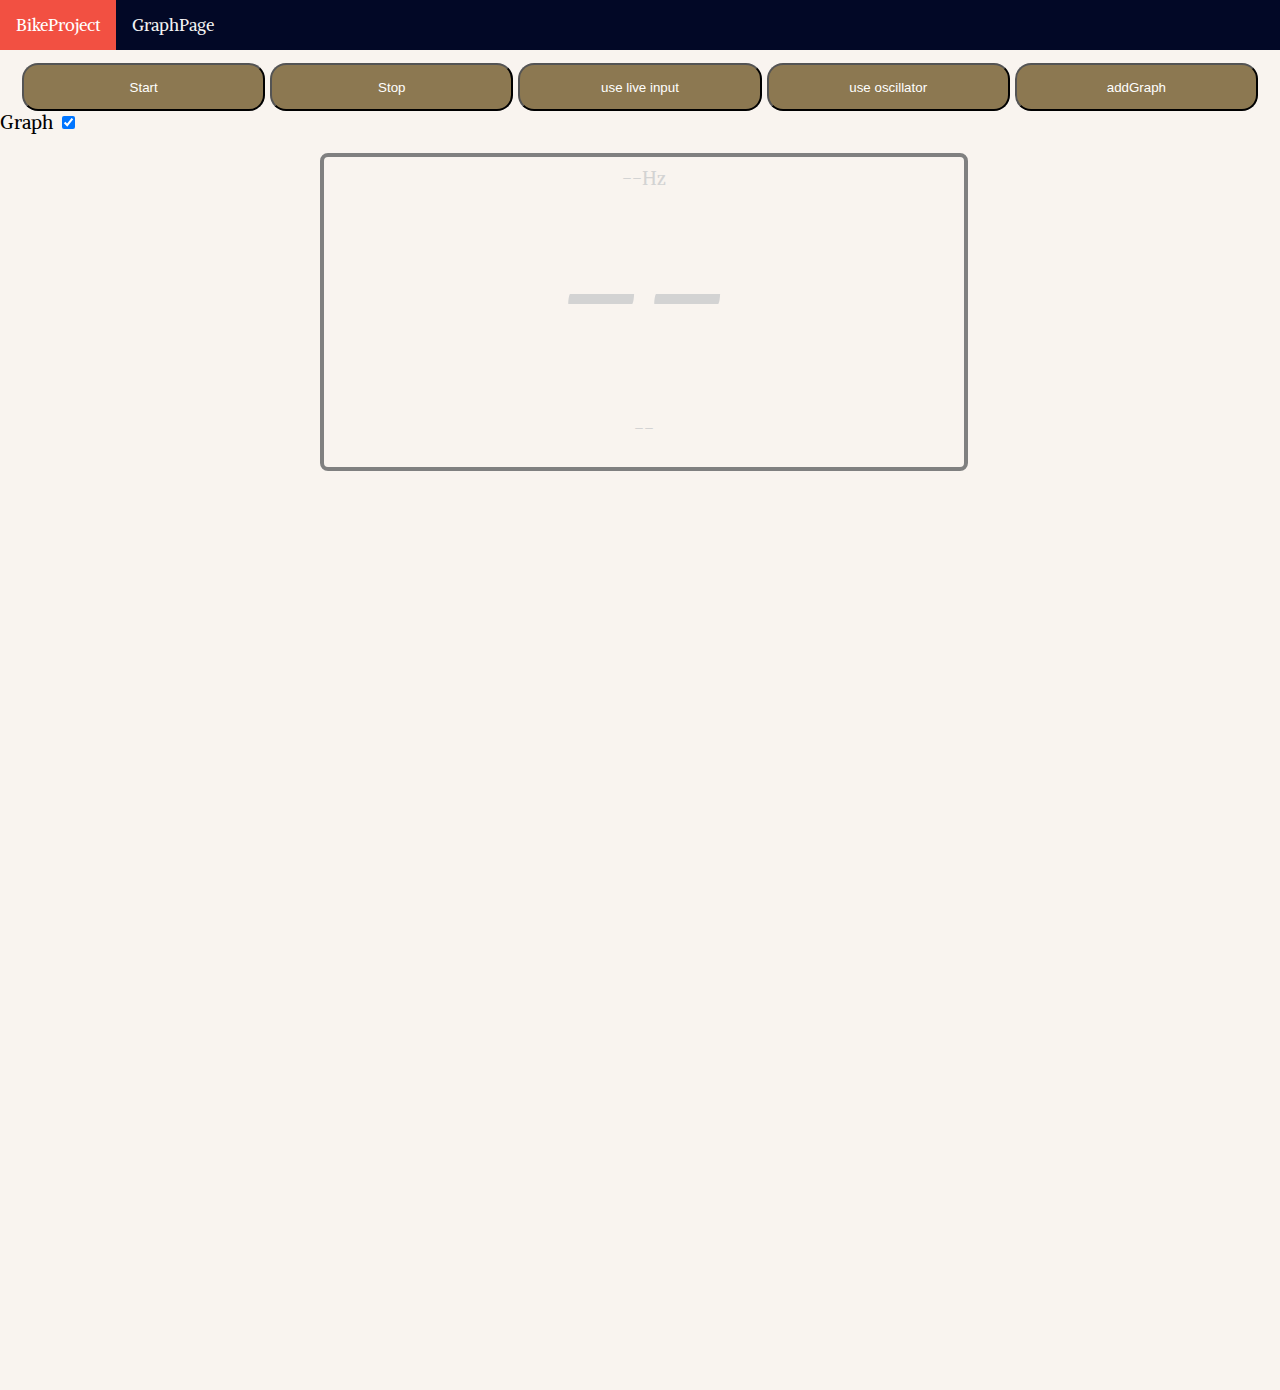
==== index.html @ 3205fb28 "Add files via upload" ====
<!doctype html>
<html>
	<head>
		<title>Pitch Detector</title>
		<!-- Fichier CSS -->
		<link rel="stylesheet" type="text/css" href="index.css"/>

		<link href='http://fonts.googleapis.com/css?family=Alike' rel='stylesheet' type='text/css'>

		<!-- Try Graph Head-->
		<script src="https://cdn.anychart.com/releases/8.11.0/js/anychart-base.min.js"></script>
		<div class="topnav">
			<a class="active" href="#home">BikeProject</a>
			<a href="#GraphPage">GraphPage</a>
		  </div>

	</head>
	<body>
		<script src="js/pitchdetect.js"></script>
		<div class="btn-group" style="width:100%">
			<button class="button" onclick="startPitchDetect();">Start</button>
			<button	class="button" onclick="this.innerText = togglePlayback()">Stop</button>
			<button class="button" onclick="toggleLiveInput()">use live input</button>
			<button class="button" onclick="toggleOscillator()">use oscillator</button>
			<button class="button" onclick="addGraph()">addGraph</button>
		</div>
		<div>
		<label for="Graphornot">Graph</label>
		<input type="checkbox" id="Graphornot" checked>
		</div>
		


		<div id="detector" class="vague">
			<div class="pitch"><span id="pitch">--</span>Hz</div>
			<div class="note"><span id="note">--</span></div>   
			<canvas id="output" width=300 height=42></canvas>
			
			<div id="detune"><span id="detune_amt">--</span><span id="flat">cents &#9837;</span><span id="sharp">cents &#9839;</span></div>
		</div>
		
		<!-- just used for debugging
		<canvas id="waveform" width="512" height="256"></canvas>
		-->

		<script type="text/javascript">

			var _gaq = _gaq || [];
			_gaq.push(['_setAccount', 'UA-35593052-1']);
			_gaq.push(['_trackPageview']);

			(function() {
				var ga = document.createElement('script'); ga.type = 'text/javascript'; ga.async = true;
				ga.src = ('https:' == document.location.protocol ? 'https://ssl' : 'http://www') + '.google-analytics.com/ga.js';
				var s = document.getElementsByTagName('script')[0]; s.parentNode.insertBefore(ga, s);
			})();
			
		</script>
		<div id="Graph">
		</div>
	</body>
</html>
---- index.css ----
body { font: 14pt 'Alike', sans-serif; background-color: #f9f4ef;}
#note { font-size: 164px; }
.droptarget { background-color: #348781}
div.confident { color: black; }
div.vague { color: lightgrey; }
#note { display: inline-block; height:180px; text-align: left;}

#detector { width: 50%; height: 300px; border: 4px solid gray; border-radius: 8px; text-align: center; padding-top: 10px; margin-top: 1em; margin-left: 25%}
#output { width: 300px; height: 42px; }
#flat { display: none; }
#sharp { display: none; }
.flat #flat { display: inline; }
.sharp #sharp { display: inline; }

html, body{ 
    width: 100%; height: 100%; margin: 0; padding: 0; 
  } 

#Graph { 
    /* Grid 2 by 2 align and centered*/
    margin-top: 1em;
    display: grid;
    grid-template-columns: 1fr 1fr;
    grid-template-rows: 1fr;
    justify-items: center;
    align-items: center;
    width: 100%;
    height: 100%;
    background-color: #f9f4ef;
    /* Auto fit the grid to the screen */
    grid-auto-flow: row;
    grid-auto-rows: minmax(100px, auto);
    grid-auto-columns: minmax(100px, auto);
 } 

.btn-group{
    text-align: center;
    margin: 0 auto;
    display: block;

}

.button {
    width: 19%;
    margin-top: 1em;
    height : 3rem;
    padding: 0 2rem;
    border-radius : 1rem;
    background: #8c7851;
    background-size: 400%;
    background-position: 90% 0;
    color: #fffffe;
    transition : background 0.8s
    
}

.button:hover{
    border: 3px solid #c1a66f;
    transition: 0.7s;
}

/* Add a black background color to the top navigation */
.topnav {
    background-color: #020826;
    overflow: hidden;
  }
  
/* Style the links inside the navigation bar */
.topnav a {
    float: left;
    color: #f2f2f2;
    text-align: center;
    padding: 14px 16px;
    text-decoration: none;
    font-size: 17px;
  }
  
  /* Change the color of links on hover */
.topnav a:hover {
    background-color: #eaddcf;

    color: black;
  }
  
  /* Add a color to the active/current link */
.topnav a.active {
    background-color: #f25042;
    color: white;
  }
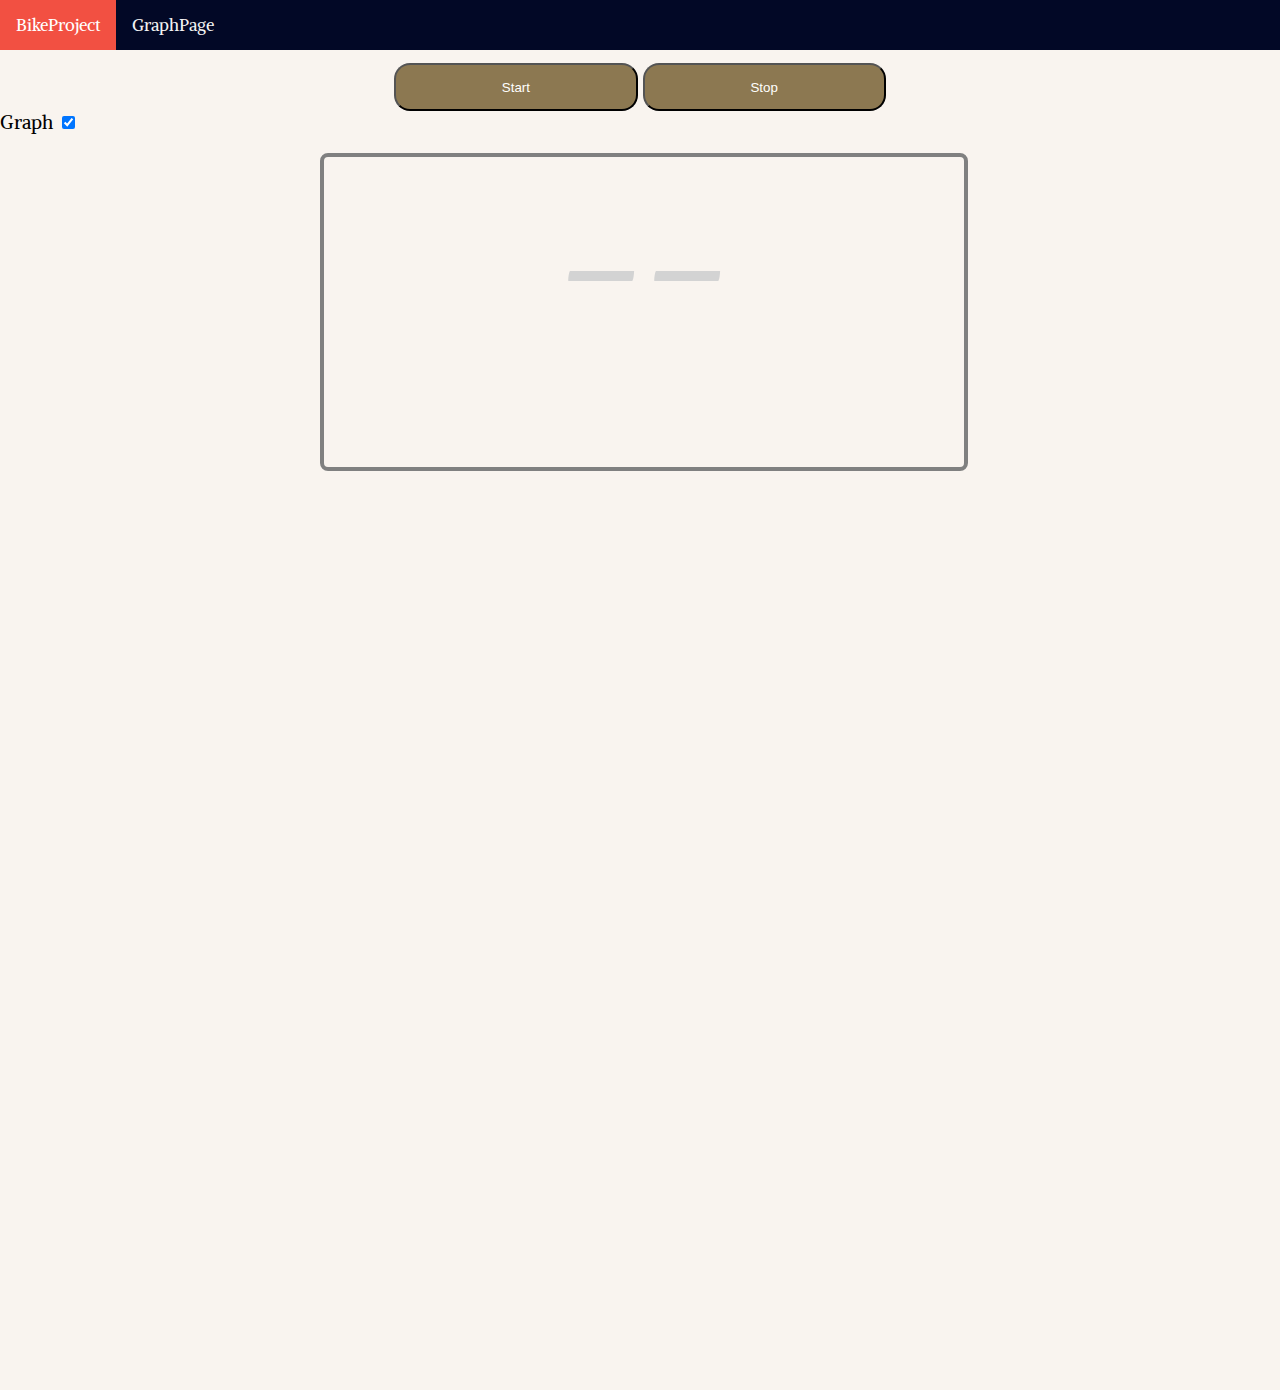
==== commit 8953f39b: "V2" ====
--- a/index.html
+++ b/index.html
@@ -8,21 +8,18 @@
 		<link href='http://fonts.googleapis.com/css?family=Alike' rel='stylesheet' type='text/css'>
 
 		<!-- Try Graph Head-->
-		<script src="https://cdn.anychart.com/releases/8.11.0/js/anychart-base.min.js"></script>
+		<script src="./js/anychart-base.min.js"></script>
 		<div class="topnav">
-			<a class="active" href="#home">BikeProject</a>
-			<a href="#GraphPage">GraphPage</a>
-		  </div>
-
+			<a class="active" href="#index">BikeProject</a>
+			<a href="GraphPage.html">GraphPage</a>
+		</div>
+		<meta charset="utf-8">
 	</head>
 	<body>
 		<script src="js/pitchdetect.js"></script>
 		<div class="btn-group" style="width:100%">
 			<button class="button" onclick="startPitchDetect();">Start</button>
 			<button	class="button" onclick="this.innerText = togglePlayback()">Stop</button>
-			<button class="button" onclick="toggleLiveInput()">use live input</button>
-			<button class="button" onclick="toggleOscillator()">use oscillator</button>
-			<button class="button" onclick="addGraph()">addGraph</button>
 		</div>
 		<div>
 		<label for="Graphornot">Graph</label>
@@ -32,18 +29,15 @@
 
 
 		<div id="detector" class="vague">
-			<div class="pitch"><span id="pitch">--</span>Hz</div>
 			<div class="note"><span id="note">--</span></div>   
 			<canvas id="output" width=300 height=42></canvas>
-			
-			<div id="detune"><span id="detune_amt">--</span><span id="flat">cents &#9837;</span><span id="sharp">cents &#9839;</span></div>
 		</div>
 		
 		<!-- just used for debugging
 		<canvas id="waveform" width="512" height="256"></canvas>
 		-->
 
-		<script type="text/javascript">
+		<!--<script type="text/javascript">
 
 			var _gaq = _gaq || [];
 			_gaq.push(['_setAccount', 'UA-35593052-1']);
@@ -55,8 +49,7 @@
 				var s = document.getElementsByTagName('script')[0]; s.parentNode.insertBefore(ga, s);
 			})();
 			
-		</script>
-		<div id="Graph">
-		</div>
+		</script>-->
+		<div id="Graph"></div>
 	</body>
 </html>
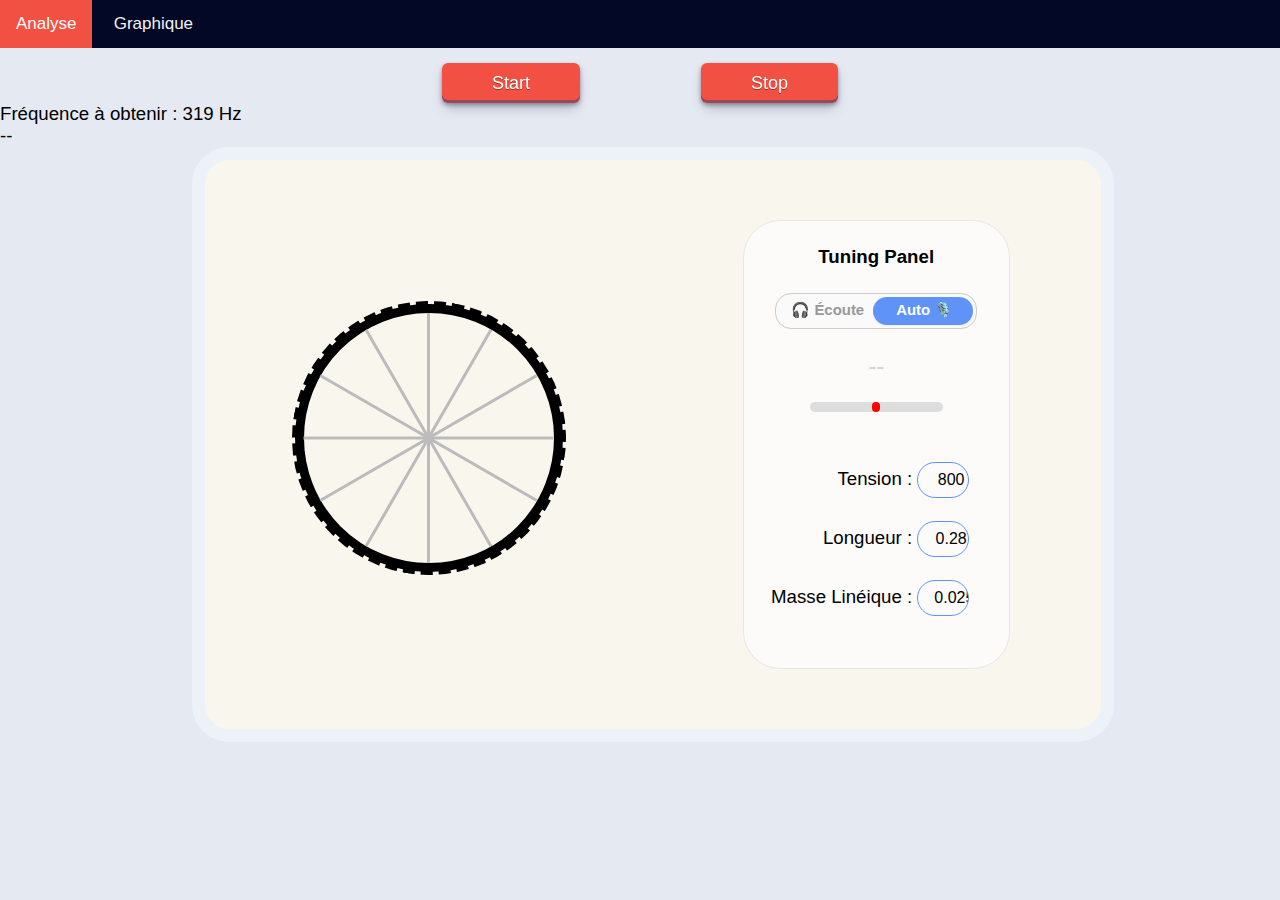
==== commit e3552e75: "Push" ====
--- a/index.html
+++ b/index.html
@@ -1,55 +1,87 @@
 <!doctype html>
 <html>
 	<head>
-		<title>Pitch Detector</title>
+		<title>BikeProject</title>
+
 		<!-- Fichier CSS -->
-		<link rel="stylesheet" type="text/css" href="index.css"/>
+		<link rel="stylesheet" type="text/css" href="style.css"/>
+		<link rel="stylesheet" type="text/css" href="toggleswitch.css"/>
 
-		<link href='http://fonts.googleapis.com/css?family=Alike' rel='stylesheet' type='text/css'>
+		<!-- <link href='http://fonts.googleapis.com/css?family=Alike' rel='stylesheet' type='text/css'> -->
 
+		<link rel="icon" type="image/png" href="icons/favicon-32x32.png" sizes="any" />
 		<!-- Try Graph Head-->
 		<script src="./js/anychart-base.min.js"></script>
 		<div class="topnav">
-			<a class="active" href="#index">BikeProject</a>
-			<a href="GraphPage.html">GraphPage</a>
+			<a class="active" href="#index">Analyse</a>
+			<a href="GraphPage.html">Graphique</a>
 		</div>
 		<meta charset="utf-8">
 	</head>
 	<body>
 		<script src="js/pitchdetect.js"></script>
-		<div class="btn-group" style="width:100%">
+		<div class="btn-group">
 			<button class="button" onclick="startPitchDetect();">Start</button>
-			<button	class="button" onclick="this.innerText = togglePlayback()">Stop</button>
+			<button	class="button" onclick="togglePlayback()">Stop</button>
 		</div>
 		<div>
-		<label for="Graphornot">Graph</label>
-		<input type="checkbox" id="Graphornot" checked>
+			<span id="FreqAim">Fréquence à obtenir : N/A</span>
 		</div>
+		<div>
+			<span id="reglage">--</span>
+		</div>
+
+		<div class="Tuning">
+			<div class="outlinewheel">
+				<div class="wheel">
+					<div class="spoke spoke1"></div>
+					<div class="spoke spoke2"></div>
+					<div class="spoke spoke3"></div>
+					<div class="spoke spoke4"></div>
+					<div class="spoke spoke5"></div>
+					<div class="spoke spoke6"></div>
+				</div>
+			</div>
+
+			<div class="ControlPanel">
+				<div class="ControlTuner">
+					<h4 style="text-align: center;">Tuning Panel</h4>
+
+					<div class="toggleContainer">             
+						<label class="toggleSwitch nolabel" onclick="hideGauge()">
+						   <input id="GaugeCheck" type="checkbox" checked/>
+						   <a></a>
+						   <span>
+							   <span class="left-span">🎧 Écoute</span>
+							   <span class="right-span">Auto 🎙️</span>
+						   </span>								
+					   	</label>
+					</div>
+
+					<div id="detector" class="vague">
+						<div class="note"><span id="note">--</span></div>   
+						<canvas id="output" width=300 height=42></canvas>
+					</div>
+					<div id="gauge">
+						<div id="pointer"></div>
+					</div>            
+
+					<div class="user-box">
+						<div id="Tension" class="vague">
+							<div class="tense">
+							<p>Tension : <input type="text" id="TenseEntry" value="800" oninput="Test();"></input></div> </p>
+						</div>
 		
-
-
-		<div id="detector" class="vague">
-			<div class="note"><span id="note">--</span></div>   
-			<canvas id="output" width=300 height=42></canvas>
-		</div>
-		
-		<!-- just used for debugging
-		<canvas id="waveform" width="512" height="256"></canvas>
-		-->
-
-		<!--<script type="text/javascript">
-
-			var _gaq = _gaq || [];
-			_gaq.push(['_setAccount', 'UA-35593052-1']);
-			_gaq.push(['_trackPageview']);
-
-			(function() {
-				var ga = document.createElement('script'); ga.type = 'text/javascript'; ga.async = true;
-				ga.src = ('https:' == document.location.protocol ? 'https://ssl' : 'http://www') + '.google-analytics.com/ga.js';
-				var s = document.getElementsByTagName('script')[0]; s.parentNode.insertBefore(ga, s);
-			})();
-			
-		</script>-->
-		<div id="Graph"></div>
+						<div id="Longueur" class="vague">
+							<div class="length">
+							<p>Longueur : <input type="text" id="LengthEntry" value="0.28" oninput="Test();"></input></div></p>
+						</div>
+						<div id="Masselineique" class="vague">
+							<div class="mass">
+							<p>Masse Linéique : <input type="text" id="LinearMassEntry" value="0.025" oninput="Test();"></input></div></p>  
+						</div>
+					</div>
+				</div>
+			</div>
 	</body>
-</html>
+</html>--- a/style.css
+++ b/style.css
@@ -0,0 +1,290 @@
+@charset "UTF-8";
+body { font: 14pt 'Alike', sans-serif; background-color: #E5EAF2;}
+html, body{ 
+    width: 100%; height: 100%; margin: 0; padding: 0; 
+} 
+html{
+    font-size: 100%;
+}
+/* Responsive navbar with div clas="topnav" on Top of the page without any border with a black background and Add a background-color #f25042 to the active,current link */
+.topnav {
+    background-color: #020826;
+    overflow: hidden;
+    position: fixed;
+    width: 100%;
+    z-index: 1;
+  }
+  
+/* Style the links inside the navigation bar */
+.topnav a {
+    display: block;
+    display: inline-block;
+    height: 100%;
+    color: #f2f2f2;
+    text-align: center;
+    padding: 14px 16px;
+    text-decoration: none;
+    font-size: 17px;
+  }
+  
+  /* Change the color of links on hover */
+.topnav a:hover {
+    background-color: #eaddcf;
+
+    color: black;
+  }
+  
+  /* Add a color to the active/current link */
+.topnav a.active {
+    background-color: #f25042;
+    color: white;
+  }
+
+#detector { display:relative; width : 50%; height:0%; text-align: center; padding-top: 0%; margin-top: 0.5em; margin-left: 25%;}
+#note { font-size: 24px; }
+div.vague{ color: lightgray}
+div.confident{ color: black}
+/* Responsive navbar - display links on top of each other instead of side by side on small screens */
+/* Display bigger navbar on small screens */
+.btn-group{
+  width: 50%; margin-left: 25%; display: flex; justify-content: space-evenly; 
+}
+.button{
+  display: inline-block;
+  outline: 0;
+  border: 0;
+  cursor: pointer;
+  will-change: box-shadow,transform;
+  background: radial-gradient( 100% 100% at 100% 0%, #f25042 0%, #f25042 100% );
+  box-shadow: 0px 2px 4px rgb(45 35 66 / 40%), 0px 7px 13px -3px rgb(45 35 66 / 30%), inset 0px -3px 0px rgb(58 65 111 / 50%);
+  padding: 0 50px;
+  margin-top: 3.5em;
+  border-radius: 6px;
+  color: #fff;
+  height: 40px;
+  font-size: 18px;
+  text-shadow: 0 1px 0 rgb(0 0 0 / 40%);
+  transition: box-shadow 0.15s ease,transform 0.15s ease;
+}
+.button:hover {
+      box-shadow: 0px 4px 8px #2d234266, 0px 7px 13px -3px rgb(45 35 66 / 30%), inset 0px -3px 0px #812921;
+      transform: translateY(-2px);
+  }
+.button:active{
+      box-shadow: inset 0px 3px 7px #020826;
+      transform: translateY(2px);
+}
+
+.Tuning{ /* #F9F6EE */
+  width: 70%; height: 550px; margin-left: 15%; padding-bottom: 1em; background-color: #F9F6EE; border-radius: 2em; border: 0.7em solid #ECF2F8;
+  display: flex;
+  flex-direction: row;
+  flex-direction: right;
+}
+
+.outlinewheel{
+  height: 450px;
+  padding: 10%;
+  width: 50%;
+  padding-top: 144px;
+}
+
+.ControlPanel{
+  margin: 3%;
+  width: 50%;
+}
+
+.ControlTuner{
+  margin-top: 10%;
+  margin-right: 10%;
+  border: 1px #e6e6e6 solid;
+  height: 90%;
+  width: 80%;
+  border-radius: 2em;
+  background-color: #fcfbfa;
+}
+
+#gauge {
+  width: 50%;
+  height: 10px;
+  background-color: #ddd;
+  position: relative;
+  margin: 50px auto;
+  border-radius: 1em;
+}
+
+#pointer {
+  width: 6%;
+  height: 10px;
+  background-color: red;
+  position: absolute;
+  left: 47%;
+  border-radius: 1em;
+  transition: 0.6s;
+}
+
+#TenseEntry,#LengthEntry,#LinearMassEntry{
+  width: 25%;
+  text-align: center;
+  background-color: #fcfbfa;
+}
+
+.wheel {
+  width: 250px;
+  height: 250px;
+  border: 9px solid black;
+  border-radius: 50%;
+  position: relative;
+  animation-duration: 2.5s;
+  animation-name: rotate;
+  animation-iteration-count: infinite;
+  animation-timing-function: linear;
+  animation-play-state: paused;
+}
+
+
+.wheel::before {
+  content: "";
+  width: 262px; /* smaller than the wheel to create a gap */
+  height: 262px;
+  border-radius: 50%;
+  position: absolute;
+  top: -12px; /* move the rim slightly inward */
+  left: -12px;
+  border: 6px dashed black;
+  transform: rotate(10deg);
+}
+
+.spoke {
+  width: 3px;
+  height: 250px; /* diameter of the wheel */
+  background-color: rgb(188, 187, 187);
+  position: absolute;
+  left: 123.5px; /* half of the width of the wheel */
+}
+
+.spoke1 {transform: rotate(30deg);}
+.spoke2 {transform: rotate(60deg);}
+.spoke3 {transform: rotate(90deg);}
+.spoke4 {transform: rotate(120deg);}
+.spoke5 {transform: rotate(150deg);}
+.spoke6 {transform: rotate(180deg);}
+
+
+/* Rotate the wheel and the spokes when hovered */
+@keyframes rotate {
+  0% {
+    transform: rotate(0deg);
+  }
+  100% {
+    transform: rotate(360deg);
+  }
+}
+
+.wheel:hover
+{
+  animation-play-state: running;
+}
+
+
+@media only screen and (max-device-width: 480px) {
+  .buttonStart, .buttonStop {
+    height: 5em;
+    width: 5em;
+    border-radius: 15%;
+    font-size: 58px;
+    background-color: lightgray;
+    cursor:pointer;
+
+
+  }  
+  .buttonStart{
+    position: absolute;
+    left: 50%;
+    top: 5em;
+    transform: translate(-125%, -50%);
+  }
+  .buttonStop{
+    position: absolute;
+    left: 50%;
+    top: 5em;
+    transform: translate(25%, -50%);
+  }
+  
+  .buttonStart:hover, .buttonStop:hover {
+    color:white;
+ }
+
+  .topnav a {
+    font-size: 58px;
+  }
+  
+  .active{
+    /* Center in 2em high div */
+    line-height: 2em;
+  }
+
+  .btn-group{
+    width: 100%; margin-left: 0%; display: flex; padding-bottom: 5%;
+  }
+
+  .button{
+    padding: 0 1.5em;
+    margin-top: 3.5em;
+    height: 3em;
+    font-size: 48px;
+  }
+
+  #FreqAim,#reglage{
+    font-size: 30px
+  }
+  .Tuning{ /* #F9F6EE */
+    width: 82%; height: 68%; margin-left: 5%; padding-bottom: 1em; background-color: #F9F6EE; border-radius: 2em; border: 2em solid #ECF2F8;
+    display: flex;
+    flex-direction: column;
+    flex-direction: top;
+    overflow: none;
+  }
+
+  .outlinewheel{
+    display:flex;
+    align-items: center;
+    justify-content: center;
+    height: 100%;
+    padding: 0%;
+    width: 100%;
+  }
+
+  .wheel {
+    width: 350px;
+    height: 350px;
+  }
+  
+  .wheel::before {
+    width: 362px; /* smaller than the wheel to create a gap */
+    height: 362px;
+  }
+  
+  .spoke {
+    height: 350px; /* diameter of the wheel */
+    left: 173.5px; /* half of the width of the wheel */
+  }
+
+  .ControlPanel{
+    width: 100%;
+    height: 100%;
+  }
+  
+  .ControlTuner{
+    margin-top: 0%;
+    margin-left: 2%;
+    height: 100%;
+    width: 90%;
+  }
+
+  #TenseEntry,#LengthEntry,#LinearMassEntry{
+    width: 50%;
+    text-align: center;
+    background-color: #fcfbfa;
+  }
+}--- a/toggleswitch.css
+++ b/toggleswitch.css
@@ -0,0 +1,208 @@
+.toggleContainer{
+    text-align: center;
+  }
+  /*  Toggle Switch  */
+  
+  .toggleSwitch span span {
+  display: none;
+  }  
+  
+  .toggleSwitch {
+  display: inline-block;
+  height: 18px;
+  position: relative;
+  overflow: visible;
+  padding: 0;
+  cursor: pointer;
+  width: 200px;
+  background-color: #fafafa;
+  border: 1px solid #ccc;
+  border-radius:16px;
+  height:34px;
+  margin-bottom: 0.5em;
+    user-select: none;
+  }
+  .toggleSwitch * {
+  -webkit-box-sizing: border-box;
+  -moz-box-sizing: border-box;
+  box-sizing: border-box;
+  }
+  .toggleSwitch label,
+  .toggleSwitch > span {
+  line-height: 20px;
+  height: 20px;
+  vertical-align: middle;
+  }
+  .toggleSwitch input:focus ~ a,
+  .toggleSwitch input:focus + label {
+  outline: none;
+  }
+  .toggleSwitch label {
+  position: relative;
+  z-index: 3;
+  display: block;
+  width: 100%;
+  }
+  .toggleSwitch input {
+  position: absolute;
+  opacity: 0;
+  z-index: 5;
+  }
+  .toggleSwitch > span {
+  position: absolute;
+  left: 0;
+  width: calc(100% - 6px);
+  margin: 0;
+  text-align: left;
+  white-space: nowrap;
+  margin:0 3px;
+  }
+  .toggleSwitch > span span {
+  position: absolute;
+  top: 0;
+  left: 0;
+  z-index: 5;
+  display: block;
+  width: 50%;
+  margin-left: 50px;
+  text-align: left;
+  font-size: 0.8em;
+  font-weight: bold;
+  width: auto;
+  left: 0;
+  top: -1px;
+  opacity: 1;
+  width:40%;
+  text-align: center;
+  line-height:34px;
+  }
+  .toggleSwitch a {
+  position: absolute;
+  right: 50%;
+  z-index: 4;
+  display: block;
+  top: 3px;
+  bottom: 3px;
+  padding: 0;
+  left: 3px;
+  width: 50%;
+  background-color: #5f93f8;
+  border-radius: 16px;
+  -webkit-transition: all 0.2s ease-out;
+  -moz-transition: all 0.2s ease-out;
+  transition: all 0.2s ease-out;
+  box-shadow: 0 1px 2px rgba(0, 0, 0, 0.05);
+  }
+  .toggleSwitch > span span:first-of-type {
+  color: #FFF;
+  opacity: 1;
+  left: 0;
+  margin: 0;
+    width: 50%;
+  }
+  .toggleSwitch > span span:last-of-type {
+  left:auto;
+  right:0;
+  color: #999;
+  margin: 0;
+    width: 50%;
+  }
+  .toggleSwitch > span:before {
+  content: '';
+  display: block;
+  width: 100%;
+  height: 100%;
+  position: absolute;
+  left: 0;
+  top: -2px;
+  /* background-color: #fafafa;
+  border: 1px solid #ccc; */
+  border-radius: 30px;
+  -webkit-transition: all 0.2s ease-out;
+  -moz-transition: all 0.2s ease-out;
+  transition: all 0.2s ease-out;
+  }
+  .toggleSwitch input:checked ~ a {
+  left: calc(50% - 3px);
+  }
+  .toggleSwitch input:checked ~ span span:first-of-type {
+  left:0;
+  color:#999;
+  }
+  .toggleSwitch input:checked ~ span span:last-of-type {
+  /* opacity: 1;
+  color: #fff;	 */
+  color:#FFF;
+  }
+  /* Switch Sizes */
+  .toggleSwitch.large {
+  width: 60px;
+  height: 27px;
+  }
+  .toggleSwitch.large a {
+  width: 27px;
+  }
+  .toggleSwitch.large > span {
+  height: 29px;
+  line-height: 28px;
+  }
+  .toggleSwitch.large input:checked ~ a {
+  left: 41px;
+  }
+  .toggleSwitch.large > span span {
+  font-size: 1.1em;
+  }
+  .toggleSwitch.large > span span:first-of-type {
+  left: 50%;
+  }
+  .toggleSwitch.xlarge {
+  width: 80px;
+  height: 36px;
+  }
+  .toggleSwitch.xlarge a {
+  width: 36px;
+  }
+  .toggleSwitch.xlarge > span {
+  height: 38px;
+  line-height: 37px;
+  }
+  .toggleSwitch.xlarge input:checked ~ a {
+  left: 52px;
+  }
+  .toggleSwitch.xlarge > span span {
+  font-size: 1.4em;
+  }
+  .toggleSwitch.xlarge > span span:first-of-type {
+  left: 50%;
+  }
+  
+  /* Form input */
+
+  .ControlTuner .user-box {
+    position: relative;
+    text-align: right;
+    left: 10%;
+    padding-right: 25%;
+  }
+  
+  .ControlTuner .user-box input {
+    width: 60%;
+    padding: 0.5em 0;
+    font-size: 16px;
+    color: rgb(0, 0, 0);
+    margin-bottom: 2%;
+    border: none;
+    border: 1px solid rgb(0, 0, 0);
+    border-radius: 2em;
+    outline: none;
+    background: transparent;
+    transition: .5s;
+  }
+  
+  .ControlTuner .user-box input:focus,
+  .ControlTuner .user-box input:valid{
+    border: 1px solid #5f93f8;
+    text-indent: 1em;
+  }
+
+  /* CREATE A VIEW INFERIOR TO 1100PX */
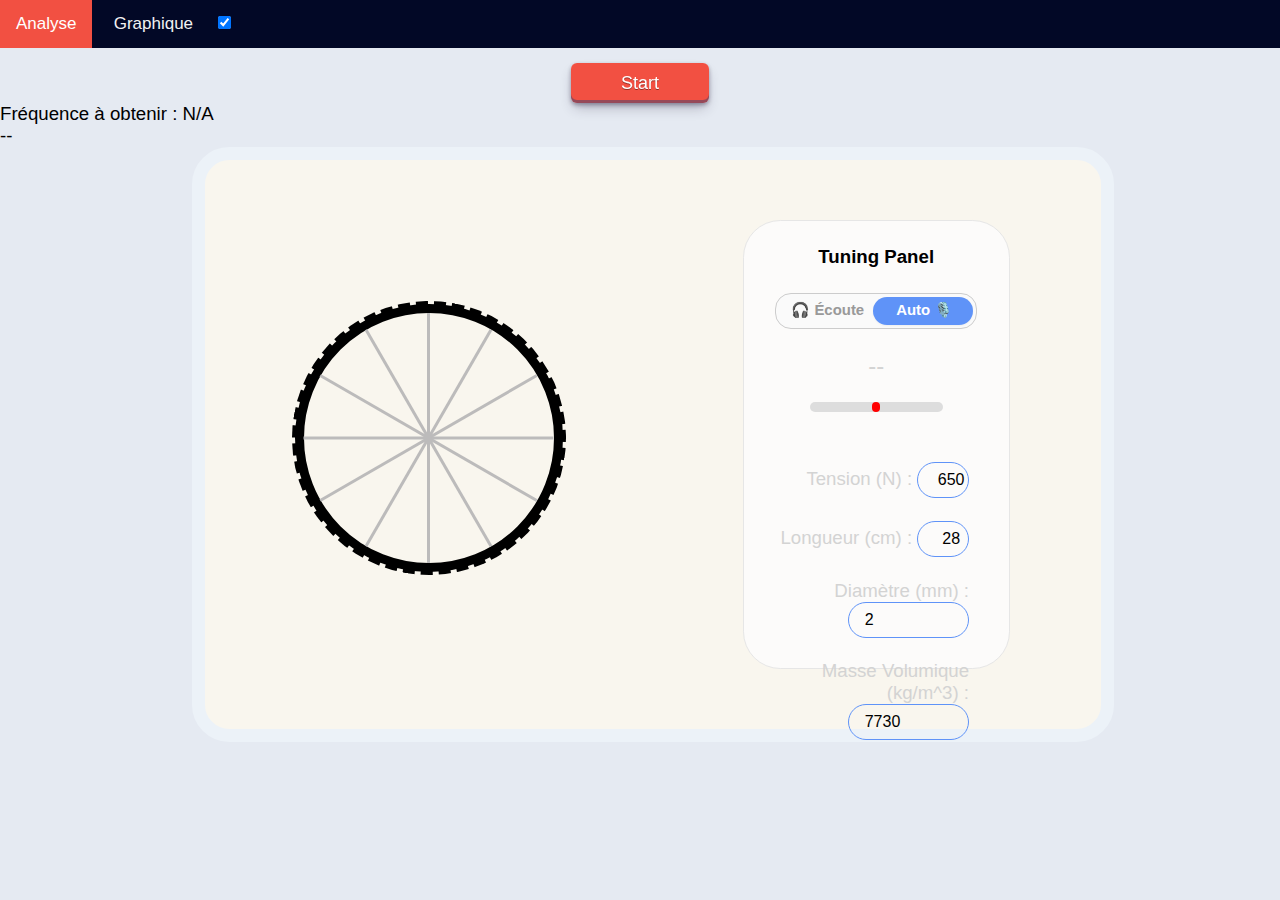
==== commit 27c32772: "Update index.html" ====
--- a/index.html
+++ b/index.html
@@ -2,7 +2,6 @@
 <html>
 	<head>
 		<title>BikeProject</title>
-
 		<!-- Fichier CSS -->
 		<link rel="stylesheet" type="text/css" href="style.css"/>
 		<link rel="stylesheet" type="text/css" href="toggleswitch.css"/>
@@ -15,6 +14,10 @@
 		<div class="topnav">
 			<a class="active" href="#index">Analyse</a>
 			<a href="GraphPage.html">Graphique</a>
+			<!-- Checkbox on the right of topnav -->
+			<label class="switch">
+				<input type="checkbox" id="tuto" checked>
+			</label>
 		</div>
 		<meta charset="utf-8">
 	</head>
@@ -22,7 +25,6 @@
 		<script src="js/pitchdetect.js"></script>
 		<div class="btn-group">
 			<button class="button" onclick="startPitchDetect();">Start</button>
-			<button	class="button" onclick="togglePlayback()">Stop</button>
 		</div>
 		<div>
 			<span id="FreqAim">Fréquence à obtenir : N/A</span>
@@ -60,7 +62,6 @@
 
 					<div id="detector" class="vague">
 						<div class="note"><span id="note">--</span></div>   
-						<canvas id="output" width=300 height=42></canvas>
 					</div>
 					<div id="gauge">
 						<div id="pointer"></div>
@@ -69,19 +70,22 @@
 					<div class="user-box">
 						<div id="Tension" class="vague">
 							<div class="tense">
-							<p>Tension : <input type="text" id="TenseEntry" value="800" oninput="Test();"></input></div> </p>
+							<p>Tension (N) : <input type="text" id="TenseEntry" value="650" oninput="Test();"></input></div> </p>
 						</div>
-		
 						<div id="Longueur" class="vague">
 							<div class="length">
-							<p>Longueur : <input type="text" id="LengthEntry" value="0.28" oninput="Test();"></input></div></p>
+							<p>Longueur (cm) : <input type="text" id="LengthEntry" value="28" oninput="Test();"></input></div></p>
 						</div>
-						<div id="Masselineique" class="vague">
+						<div id="Diametre" class="vague">
 							<div class="mass">
-							<p>Masse Linéique : <input type="text" id="LinearMassEntry" value="0.025" oninput="Test();"></input></div></p>  
+							<p>Diamètre (mm) : <input type="text" id="diameter" value="2" oninput="Test();"></input></div></p>  
+						</div>
+						<div id="Densité" class="vague">
+							<div class="density">
+							<p>Masse Volumique (kg/m^3) : <input type="text" id="density" value="7730" oninput="Test();"></input></div> </p>
 						</div>
 					</div>
 				</div>
 			</div>
 	</body>
-</html>+</html>
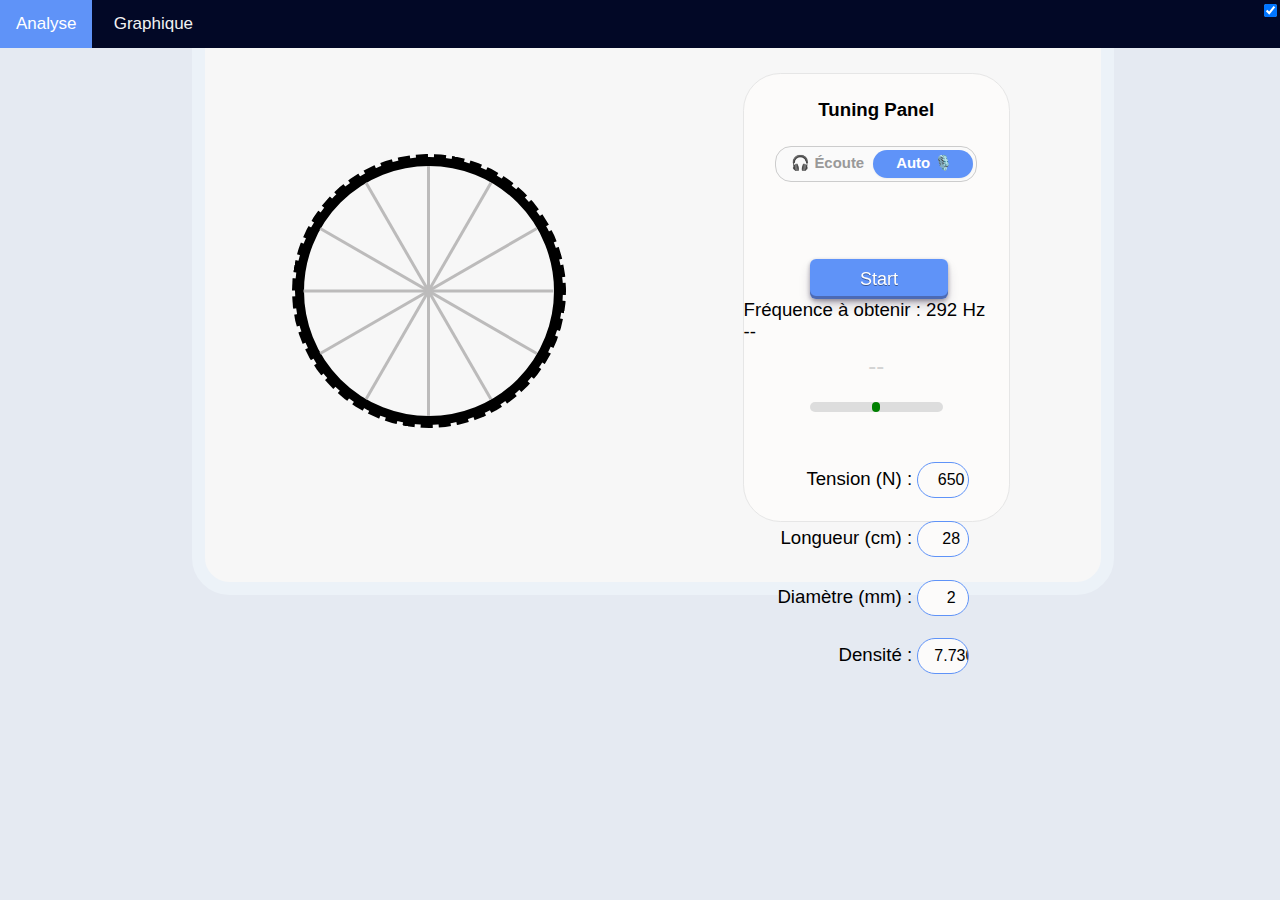
==== commit cf9589bf: "mise en bleu + ecoute" ====
--- a/index.html
+++ b/index.html
@@ -23,15 +23,8 @@
 	</head>
 	<body>
 		<script src="js/pitchdetect.js"></script>
-		<div class="btn-group">
-			<button class="button" onclick="startPitchDetect();">Start</button>
-		</div>
-		<div>
-			<span id="FreqAim">Fréquence à obtenir : N/A</span>
-		</div>
-		<div>
-			<span id="reglage">--</span>
-		</div>
+		
+		
 
 		<div class="Tuning">
 			<div class="outlinewheel">
@@ -50,7 +43,7 @@
 					<h4 style="text-align: center;">Tuning Panel</h4>
 
 					<div class="toggleContainer">             
-						<label class="toggleSwitch nolabel" onclick="hideGauge()">
+						<label class="toggleSwitch nolabel" onclick="hideElements()">
 						   <input id="GaugeCheck" type="checkbox" checked/>
 						   <a></a>
 						   <span>
@@ -58,6 +51,15 @@
 							   <span class="right-span">Auto 🎙️</span>
 						   </span>								
 					   	</label>
+					</div>
+					<div class="btn-group">
+						<button class="button" id="buttonstart" onclick="StartButton();">Start</button>
+					</div>
+					<div>
+						<span id="FreqAim">Fréquence à obtenir : N/A</span>
+					</div>
+					<div>
+						<span id="reglage">--</span>
 					</div>
 
 					<div id="detector" class="vague">
@@ -82,7 +84,7 @@
 						</div>
 						<div id="Densité" class="vague">
 							<div class="density">
-							<p>Masse Volumique (kg/m^3) : <input type="text" id="density" value="7730" oninput="Test();"></input></div> </p>
+							<p>Densité : <input type="text" id="density" value="7.730" oninput="Test();"></input></div> </p>
 						</div>
 					</div>
 				</div>
--- a/style.css
+++ b/style.css
@@ -36,8 +36,16 @@
   
   /* Add a color to the active/current link */
 .topnav a.active {
-    background-color: #f25042;
+    background-color: #5f93f8;
     color: white;
+  }
+
+  .switch {
+    /* Place on the left */
+    float: right;
+    /* center vertically and horizontally */
+    vertical-align: middle;
+  
   }
 
 #detector { display:relative; width : 50%; height:0%; text-align: center; padding-top: 0%; margin-top: 0.5em; margin-left: 25%;}
@@ -55,7 +63,7 @@
   border: 0;
   cursor: pointer;
   will-change: box-shadow,transform;
-  background: radial-gradient( 100% 100% at 100% 0%, #f25042 0%, #f25042 100% );
+  background: radial-gradient( 100% 100% at 100% 0%, #5f93f8 0%, #5f93f8 100% );
   box-shadow: 0px 2px 4px rgb(45 35 66 / 40%), 0px 7px 13px -3px rgb(45 35 66 / 30%), inset 0px -3px 0px rgb(58 65 111 / 50%);
   padding: 0 50px;
   margin-top: 3.5em;
@@ -67,7 +75,7 @@
   transition: box-shadow 0.15s ease,transform 0.15s ease;
 }
 .button:hover {
-      box-shadow: 0px 4px 8px #2d234266, 0px 7px 13px -3px rgb(45 35 66 / 30%), inset 0px -3px 0px #812921;
+      box-shadow: 0px 4px 8px #2d234266, 0px 7px 13px -3px rgb(45 35 66 / 30%), inset 0px -3px 0px #456fc4;
       transform: translateY(-2px);
   }
 .button:active{
@@ -76,7 +84,7 @@
 }
 
 .Tuning{ /* #F9F6EE */
-  width: 70%; height: 550px; margin-left: 15%; padding-bottom: 1em; background-color: #F9F6EE; border-radius: 2em; border: 0.7em solid #ECF2F8;
+  width: 70%; height: 550px; margin-left: 15%; padding-bottom: 1em; background-color: #f7f7f7; border-radius: 2em; border: 0.7em solid #ECF2F8;
   display: flex;
   flex-direction: row;
   flex-direction: right;
@@ -116,14 +124,14 @@
 #pointer {
   width: 6%;
   height: 10px;
-  background-color: red;
+  background-color: green;
   position: absolute;
   left: 47%;
   border-radius: 1em;
   transition: 0.6s;
 }
 
-#TenseEntry,#LengthEntry,#LinearMassEntry{
+#TenseEntry,#LengthEntry,#diameter,#density{
   width: 25%;
   text-align: center;
   background-color: #fcfbfa;
@@ -282,7 +290,7 @@
     width: 90%;
   }
 
-  #TenseEntry,#LengthEntry,#LinearMassEntry{
+  #TenseEntry,#LengthEntry,#density,#diameter{
     width: 50%;
     text-align: center;
     background-color: #fcfbfa;
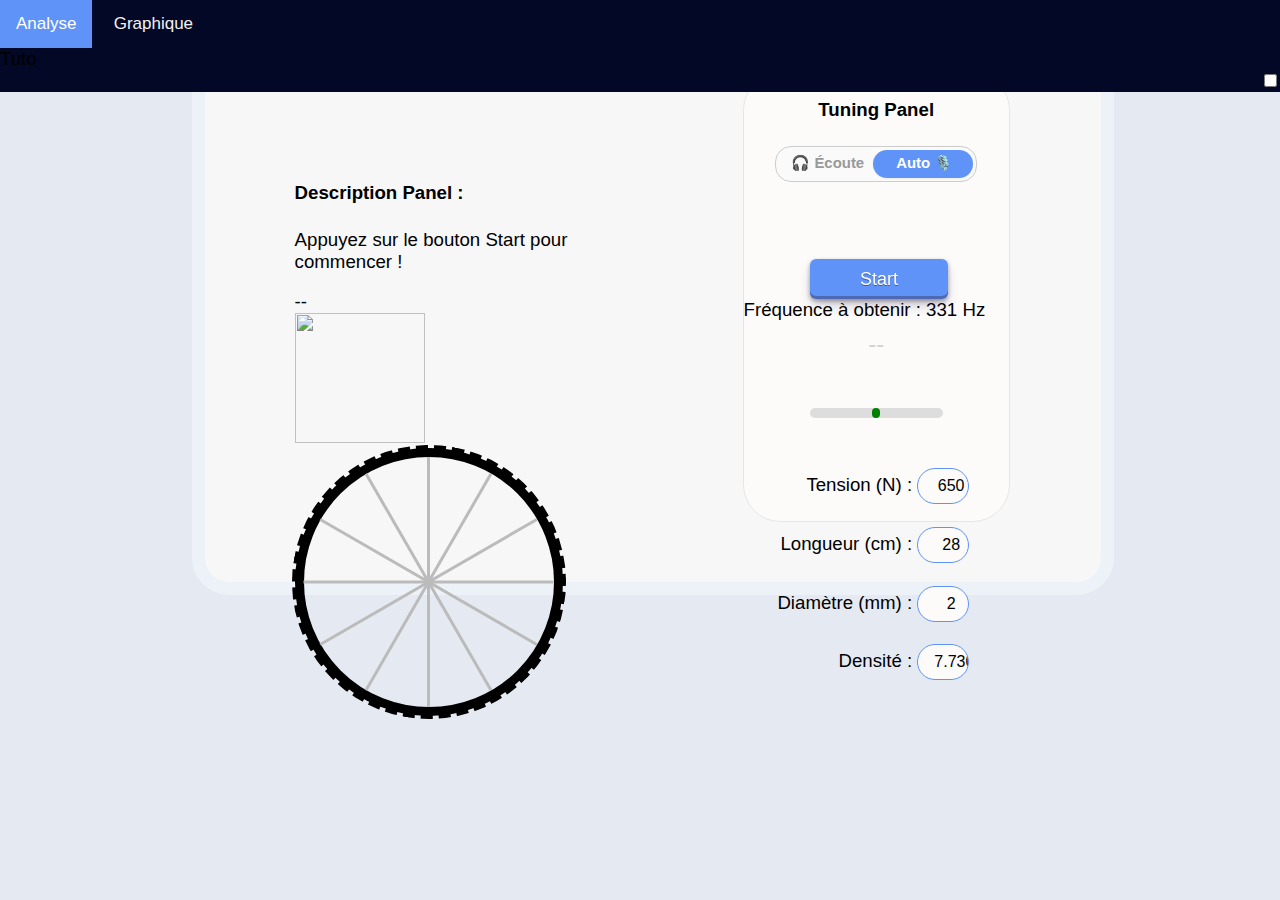
==== commit f2840e05: "Settings adjustement" ====
--- a/index.html
+++ b/index.html
@@ -11,80 +11,92 @@
 		<link rel="icon" type="image/png" href="icons/favicon-32x32.png" sizes="any" />
 		<!-- Try Graph Head-->
 		<script src="./js/anychart-base.min.js"></script>
+		<script src="js/pitchdetect.js"></script>
 		<div class="topnav">
 			<a class="active" href="#index">Analyse</a>
 			<a href="GraphPage.html">Graphique</a>
 			<!-- Checkbox on the right of topnav -->
-			<label class="switch">
-				<input type="checkbox" id="tuto" checked>
-			</label>
+
+			<div class="switch-container">
+				<div class="switch-text">Tuto</div>
+				<label class="switch">
+					<input type="checkbox" id="tuto" unchecked>
+					<span class="slider"></span>
+				</label>
+			</div>
 		</div>
 		<meta charset="utf-8">
 	</head>
 	<body>
-		<script src="js/pitchdetect.js"></script>
 		
 		
 
 		<div class="Tuning">
 			<div class="outlinewheel">
-				<div class="wheel">
-					<div class="spoke spoke1"></div>
-					<div class="spoke spoke2"></div>
-					<div class="spoke spoke3"></div>
-					<div class="spoke spoke4"></div>
-					<div class="spoke spoke5"></div>
-					<div class="spoke spoke6"></div>
+				<div class="description">
+					<h4>Description Panel :</h4>
+					<p id="helpingtext"> Appuyez sur le bouton Start pour commencer !</p>
+					<div class="centered" id="reglage">--</div>
+				</div>
+				<div class="Animated">
+					<div class="hand inactive" id="hammer">
+						<img src="icons/ha.png" height="130px" width="130px">
+					</div>
+					<div class="wheel">
+						<div class="spoke spoke1"></div>
+						<div class="spoke spoke2"></div>
+						<div class="spoke spoke3"></div>
+						<div class="spoke spoke4"></div>
+						<div class="spoke spoke5"></div>
+						<div class="spoke spoke6"></div>
+					</div>
 				</div>
 			</div>
 
 			<div class="ControlPanel">
 				<div class="ControlTuner">
-					<h4 style="text-align: center;">Tuning Panel</h4>
+					<div class="Controlelements">
+						<h4 style="text-align: center;">Tuning Panel</h4>
 
-					<div class="toggleContainer">             
-						<label class="toggleSwitch nolabel" onclick="hideElements()">
-						   <input id="GaugeCheck" type="checkbox" checked/>
-						   <a></a>
-						   <span>
-							   <span class="left-span">🎧 Écoute</span>
-							   <span class="right-span">Auto 🎙️</span>
-						   </span>								
-					   	</label>
-					</div>
-					<div class="btn-group">
-						<button class="button" id="buttonstart" onclick="StartButton();">Start</button>
-					</div>
-					<div>
-						<span id="FreqAim">Fréquence à obtenir : N/A</span>
-					</div>
-					<div>
-						<span id="reglage">--</span>
-					</div>
+						<div class="toggleContainer">             
+							<label class="toggleSwitch nolabel" onclick="hideElements()">
+							<input id="Mode" type="checkbox" checked/>
+							<a></a>
+							<span>
+								<span class="left-span">🎧 Écoute</span>
+								<span class="right-span">Auto 🎙️</span>
+							</span>								
+							</label>
+						</div>
+						<div class="btn-group">
+							<button class="button" id="buttonstart" onclick="StartButton();">Start</button>
+						</div>
+							<div class="centered" id="FreqAim">Fréquence à obtenir : N/A</div>
 
-					<div id="detector" class="vague">
-						<div class="note"><span id="note">--</span></div>   
-					</div>
-					<div id="gauge">
-						<div id="pointer"></div>
-					</div>            
-
-					<div class="user-box">
-						<div id="Tension" class="vague">
-							<div class="tense">
-							<p>Tension (N) : <input type="text" id="TenseEntry" value="650" oninput="Test();"></input></div> </p>
+						<div id="detector" class="vague">
+							<div class="note"><span id="note">--</span></div>   
 						</div>
-						<div id="Longueur" class="vague">
-							<div class="length">
-							<p>Longueur (cm) : <input type="text" id="LengthEntry" value="28" oninput="Test();"></input></div></p>
+						<div id="gauge">
+							<div id="pointer"></div>
 						</div>
-						<div id="Diametre" class="vague">
-							<div class="mass">
-							<p>Diamètre (mm) : <input type="text" id="diameter" value="2" oninput="Test();"></input></div></p>  
-						</div>
-						<div id="Densité" class="vague">
-							<div class="density">
-							<p>Densité : <input type="text" id="density" value="7.730" oninput="Test();"></input></div> </p>
+							<!-- <div class="centered" id="reglage">--</div> -->
+						<div class="user-box">
+							<div id="Tension" class="vague">
+								<div class="tense">
+								<p>Tension (N) : <input type="text" id="TenseEntry" value="650" oninput="InitialisationVariables();"></input></div> </p>
+							</div>
+							<div id="Longueur" class="vague">
+								<div class="length">
+								<p>Longueur (cm) : <input type="text" id="LengthEntry" value="28" oninput="InitialisationVariables();"></input></div></p>
+							</div>
+							<div id="Diametre" class="vague">
+								<div class="mass">
+								<p>Diamètre (mm) : <input type="text" id="diameter" value="2" oninput="InitialisationVariables();"></input></div></p>  
+							</div>
+							<div id="Densité" class="vague">
+								<div class="density">
+								<p>Densité : <input type="text" id="density" value="7.730" oninput="InitialisationVariables();"></input></div> </p>
+							</div>
 						</div>
 					</div>
 				</div>
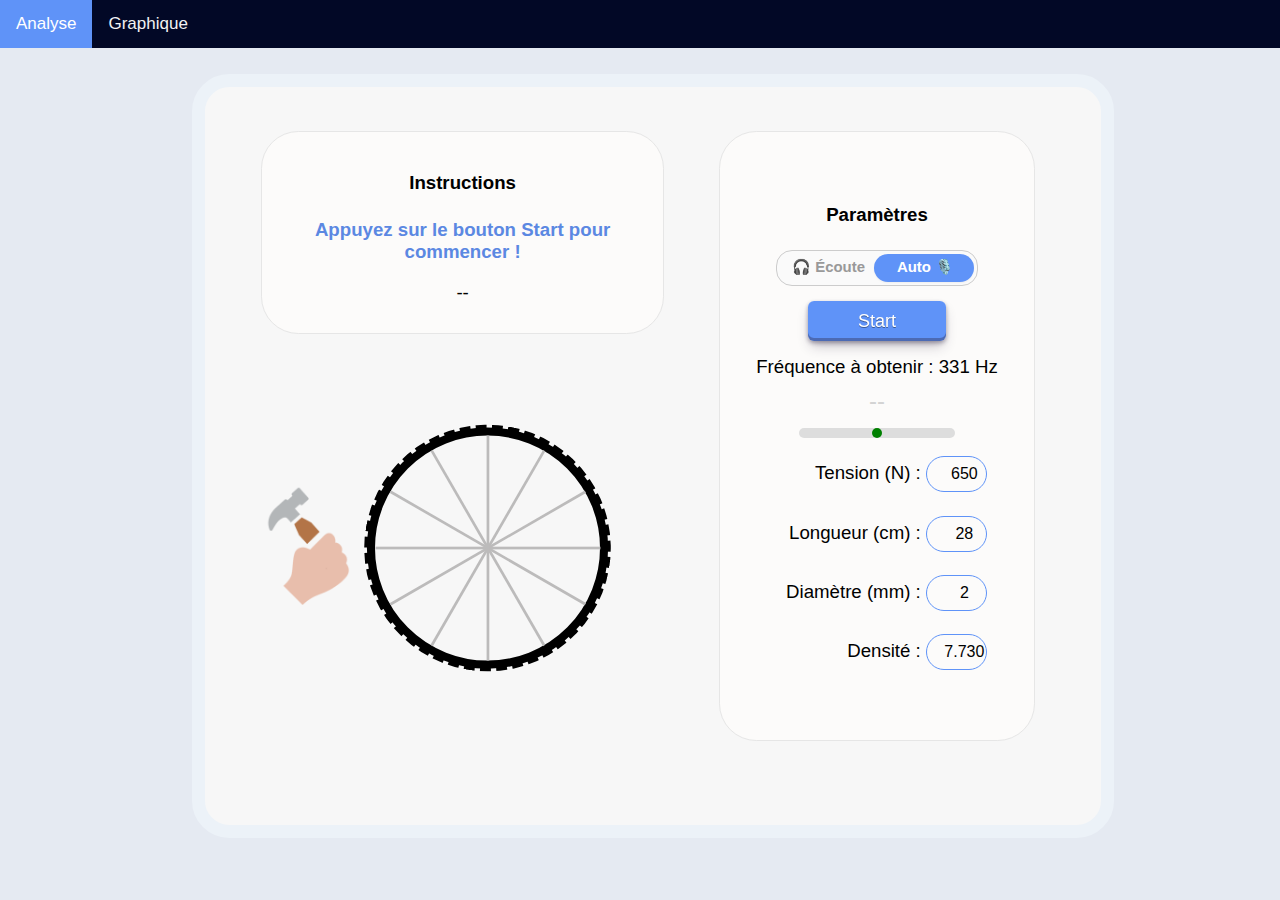
==== commit af3dced1: "Merge pull request #1 from vincent-dsmn/main" ====
--- a/index.html
+++ b/index.html
@@ -1,5 +1,6 @@
 <!doctype html>
 <html>
+	<meta charset="utf-8">
 	<head>
 		<title>BikeProject</title>
 		<!-- Fichier CSS -->
@@ -15,17 +16,7 @@
 		<div class="topnav">
 			<a class="active" href="#index">Analyse</a>
 			<a href="GraphPage.html">Graphique</a>
-			<!-- Checkbox on the right of topnav -->
-
-			<div class="switch-container">
-				<div class="switch-text">Tuto</div>
-				<label class="switch">
-					<input type="checkbox" id="tuto" unchecked>
-					<span class="slider"></span>
-				</label>
-			</div>
 		</div>
-		<meta charset="utf-8">
 	</head>
 	<body>
 		
@@ -34,7 +25,7 @@
 		<div class="Tuning">
 			<div class="outlinewheel">
 				<div class="description">
-					<h4>Description Panel :</h4>
+					<h4>Instructions</h4>
 					<p id="helpingtext"> Appuyez sur le bouton Start pour commencer !</p>
 					<div class="centered" id="reglage">--</div>
 				</div>
@@ -56,10 +47,10 @@
 			<div class="ControlPanel">
 				<div class="ControlTuner">
 					<div class="Controlelements">
-						<h4 style="text-align: center;">Tuning Panel</h4>
+						<h4 style="text-align: center;">Paramètres</h4>
 
 						<div class="toggleContainer">             
-							<label class="toggleSwitch nolabel" onclick="hideElements()">
+							<label class="toggleSwitch nolabel" onclick="changement_mode()">
 							<input id="Mode" type="checkbox" checked/>
 							<a></a>
 							<span>
--- a/style.css
+++ b/style.css
@@ -7,12 +7,48 @@
     font-size: 100%;
 }
 /* Responsive navbar with div clas="topnav" on Top of the page without any border with a black background and Add a background-color #f25042 to the active,current link */
+/* shit things  */
+
+.slider {
+  position: absolute;
+  top: 0;
+  left: 0;
+  right: 0;
+  bottom: 0;
+  background-color: #ccc;
+  border-radius: 15px;
+  transition: background-color 0.4s;
+}
+
+.slider:before {
+  content: "";
+  position: absolute;
+  height: 14px;
+  width: 14px;
+  left: 2px;
+  bottom: 2px;
+  background-color: white;
+  border-radius: 50%;
+  transition: transform 0.4s;
+}
+
+input:checked + .slider {
+  background-color: #5f93f8;
+}
+
+input:checked + .slider:before {
+  transform: translateX(14px);
+}
+
+
 .topnav {
     background-color: #020826;
     overflow: hidden;
-    position: fixed;
+    position: relative;
+    margin-bottom: 2%;
     width: 100%;
     z-index: 1;
+    display: flex;
   }
   
 /* Style the links inside the navigation bar */
@@ -27,11 +63,15 @@
     font-size: 17px;
   }
   
+.centered{
+  display: flex;
+  justify-content: center;
+  align-items: center;
+}
+
   /* Change the color of links on hover */
 .topnav a:hover {
-    background-color: #eaddcf;
-
-    color: black;
+    background-color: #5f93f8;
   }
   
   /* Add a color to the active/current link */
@@ -40,22 +80,15 @@
     color: white;
   }
 
-  .switch {
-    /* Place on the left */
-    float: right;
-    /* center vertically and horizontally */
-    vertical-align: middle;
-  
-  }
+
 
 #detector { display:relative; width : 50%; height:0%; text-align: center; padding-top: 0%; margin-top: 0.5em; margin-left: 25%;}
 #note { font-size: 24px; }
 div.vague{ color: lightgray}
 div.confident{ color: black}
-/* Responsive navbar - display links on top of each other instead of side by side on small screens */
-/* Display bigger navbar on small screens */
+
 .btn-group{
-  width: 50%; margin-left: 25%; display: flex; justify-content: space-evenly; 
+  width: 80%; margin-left: 10%; display: flex; justify-content: space-evenly; margin-bottom: 0.8em ;
 }
 .button{
   display: inline-block;
@@ -66,7 +99,6 @@
   background: radial-gradient( 100% 100% at 100% 0%, #5f93f8 0%, #5f93f8 100% );
   box-shadow: 0px 2px 4px rgb(45 35 66 / 40%), 0px 7px 13px -3px rgb(45 35 66 / 30%), inset 0px -3px 0px rgb(58 65 111 / 50%);
   padding: 0 50px;
-  margin-top: 3.5em;
   border-radius: 6px;
   color: #fff;
   height: 40px;
@@ -84,32 +116,83 @@
 }
 
 .Tuning{ /* #F9F6EE */
-  width: 70%; height: 550px; margin-left: 15%; padding-bottom: 1em; background-color: #f7f7f7; border-radius: 2em; border: 0.7em solid #ECF2F8;
+  width: 70%; height: 80%; margin-left: 15%; padding-bottom: 1em; background-color: #f7f7f7; border-radius: 2em; border: 0.7em solid #ECF2F8;
   display: flex;
   flex-direction: row;
   flex-direction: right;
 }
 
+.Graphics{ /* #F9F6EE */
+  width: 70%; height: 25%; margin-left: 15%; padding-bottom: 1em; background-color: #f7f7f7; border-radius: 2em; border: 0.7em solid #ECF2F8;
+  display: flex;
+  flex-direction: column;
+  padding: 1em;
+}
+
 .outlinewheel{
-  height: 450px;
-  padding: 10%;
+  display: flex;
+  margin-top : 5%;
+  align-items: center;
+  flex-direction: column;
   width: 50%;
-  padding-top: 144px;
+}
+
+.Animated{
+  display: flex;
+  height: 70%;
+  justify-content: center;
+  align-items: center;
+  margin-top: -5%;
+  transform:scale(0.9)
+}
+
+.description{
+  display: block;
+  /* Align vertically for block display */
+  text-align: center;
+  border: 1px #e6e6e6 solid;
+  height: 30%;
+  width: 90%;
+  margin-left: 15%;
+  border-radius: 2em;
+  background-color: #fcfbfa;
+  transition: ease-in-out 0.5s;
+  box-sizing: border-box;
+  padding: 0.8em;
+  overflow:hidden
+}
+
+#helpingtext{
+  color:#5b88e2;
+  font-weight: bold;
+  transition: filter 0.3s ease-in-out;
+}
+
+.text-blur{
+  filter: blur(5px);
 }
 
 .ControlPanel{
-  margin: 3%;
+  display: flex;
+  justify-content: center;
+  margin-top: 5%;
   width: 50%;
 }
 
 .ControlTuner{
-  margin-top: 10%;
-  margin-right: 10%;
+  display: flex;
+  justify-content: center;
+  align-items: center;
   border: 1px #e6e6e6 solid;
   height: 90%;
-  width: 80%;
+  width: 70%;
   border-radius: 2em;
   background-color: #fcfbfa;
+  transition: ease-in-out 0.5s;
+}
+
+.Controlelements{
+  position:relative;
 }
 
 #gauge {
@@ -117,7 +200,7 @@
   height: 10px;
   background-color: #ddd;
   position: relative;
-  margin: 50px auto;
+  margin: 4% auto;
   border-radius: 1em;
 }
 
@@ -129,6 +212,13 @@
   left: 47%;
   border-radius: 1em;
   transition: 0.6s;
+}
+
+.Duration{
+  width: 60%;
+  display: inline-block;
+  text-align: center;
+  
 }
 
 #TenseEntry,#LengthEntry,#diameter,#density{
@@ -163,6 +253,23 @@
   transform: rotate(10deg);
 }
 
+.hand.inactive {
+  z-index: 1;
+  position: relative;
+  animation-play-state: paused;
+}
+
+.hand.active {
+  /* put the image in the frontground*/
+  z-index: 1;
+  position: relative;
+  animation-name: translate_hand;
+  animation-duration: 1s;
+  animation-iteration-count: 3;
+  animation-timing-function: linear;
+  animation-play-state: running;
+}
+
 .spoke {
   width: 3px;
   height: 250px; /* diameter of the wheel */
@@ -178,53 +285,94 @@
 .spoke5 {transform: rotate(150deg);}
 .spoke6 {transform: rotate(180deg);}
 
-
-/* Rotate the wheel and the spokes when hovered */
-@keyframes rotate {
+@keyframes translate_hand {
   0% {
-    transform: rotate(0deg);
+    transform: translateX(0);
+  }
+  25% {
+    transform: translateX(60px);
+  }
+  50% {
+    transform: translateX(60px) rotate(90deg);
+  }
+  75% {
+    transform: translateX(60px) rotate(0deg);
   }
   100% {
-    transform: rotate(360deg);
-  }
-}
-
-.wheel:hover
-{
-  animation-play-state: running;
-}
-
-
-@media only screen and (max-device-width: 480px) {
-  .buttonStart, .buttonStop {
+    transform: translateX(0);
+  }
+}
+
+@media only screen and (max-device-width: 480px) and (orientation: portrait) {
+    
+    .Graphics{ /* #F9F6EE */
+    height: 15%; 
+  }
+
+
+  .Graphics{ /* #F9F6EE */
+    height: 15%; 
+  }
+
+    body{
+    width: 110%;
+  }
+
+  .slider {
+    position: absolute;
+    top: 0;
+    left: 0;
+    right: 0;
+    bottom: 0;
+    background-color: #ccc;
+    border-radius: 15px;
+    transition: background-color 0.4s;
+  }
+  
+  .slider:before {
+    content: "";
+    position: absolute;
+    height: 28px;
+    width: 28px;
+    left: 4px;
+    bottom: 4px;
+    background-color: white;
+    border-radius: 50%;
+    transition: transform 0.4s;
+  }
+  
+  input:checked + .slider {
+    background-color: #5f93f8;
+  }
+  
+  input:checked + .slider:before {
+    transform: translateX(28px);
+  }
+
+  .topnav {
+    display : inline-block;
+  }
+
+  #FreqAim, #reglage{
+    font-size: 32px;
+  }
+
+  h4{
+    font-size: 36px;
+    margin-top: 3%;
+  }
+
+  .buttonstart {
     height: 5em;
     width: 5em;
     border-radius: 15%;
     font-size: 58px;
     background-color: lightgray;
     cursor:pointer;
-
-
   }  
-  .buttonStart{
-    position: absolute;
-    left: 50%;
-    top: 5em;
-    transform: translate(-125%, -50%);
-  }
-  .buttonStop{
-    position: absolute;
-    left: 50%;
-    top: 5em;
-    transform: translate(25%, -50%);
-  }
-  
-  .buttonStart:hover, .buttonStop:hover {
-    color:white;
- }
 
   .topnav a {
-    font-size: 58px;
+    font-size: 48px;
   }
   
   .active{
@@ -238,29 +386,54 @@
 
   .button{
     padding: 0 1.5em;
-    margin-top: 3.5em;
-    height: 3em;
+    height: 2em;
+    border-radius: 5%;
     font-size: 48px;
   }
 
-  #FreqAim,#reglage{
-    font-size: 30px
-  }
   .Tuning{ /* #F9F6EE */
-    width: 82%; height: 68%; margin-left: 5%; padding-bottom: 1em; background-color: #F9F6EE; border-radius: 2em; border: 2em solid #ECF2F8;
+    width: 78%; height: 110%; margin-left: 7%; padding-bottom: 1em; border-radius: 2em; border: 2em solid #ECF2F8;
     display: flex;
     flex-direction: column;
     flex-direction: top;
     overflow: none;
   }
 
+  .description{
+    display: block;
+    /* Align vertically for block display */
+    text-align: center;
+    border: 1px #e6e6e6 solid;
+    height: 45%;
+    margin-left: 0%;
+    font-size: 32px;
+  }
+  
+
+  .ControlPanel{
+    margin-top: 0%;
+  }
+
+  .Animated{
+    display: flex;
+    height: 45%;
+    justify-content: center;
+    align-items: center;
+    margin-top: 5%;
+    transform:scale(0.8)
+  }
+
   .outlinewheel{
     display:flex;
     align-items: center;
     justify-content: center;
-    height: 100%;
+    height: 40%;
+    max-height: 40%;
+    min-height: 40%;
     padding: 0%;
     width: 100%;
+    -webkit-transform: scale(1);
+    transform: ease-in-out 0.5s;
   }
 
   .wheel {
@@ -295,4 +468,175 @@
     text-align: center;
     background-color: #fcfbfa;
   }
-}+
+  #gauge {
+    height: 20px;
+  }
+  
+  #pointer {
+    height: 20px;
+  }
+
+}
+
+@media only screen and (max-device-width: 700px) and (min-device-width: 481px){
+
+  .slider {
+    position: absolute;
+    top: 0;
+    left: 0;
+    right: 0;
+    bottom: 0;
+    background-color: #ccc;
+    border-radius: 15px;
+    transition: background-color 0.4s;
+  }
+  
+  .slider:before {
+    content: "";
+    position: absolute;
+    height: 28px;
+    width: 28px;
+    left: 4px;
+    bottom: 4px;
+    background-color: white;
+    border-radius: 50%;
+    transition: transform 0.4s;
+  }
+  
+  input:checked + .slider {
+    background-color: #5f93f8;
+  }
+  
+  input:checked + .slider:before {
+    transform: translateX(28px);
+  }
+
+  .topnav {
+    display : inline-block;
+  }
+
+  h4, #FreqAim, #reglage{
+    font-size: 36px;
+  }
+
+  .buttonstart {
+    height: 5em;
+    width: 5em;
+    border-radius: 15%;
+    font-size: 42px;
+    background-color: lightgray;
+    cursor:pointer;
+  }  
+
+  .topnav a {
+    font-size: 48px;
+  }
+  
+  .active{
+    /* Center in 2em high div */
+    line-height: 2em;
+  }
+
+  .btn-group{
+    width: 100%; margin-left: 0%; display: flex; padding-bottom: 5%;
+  }
+
+  .button{
+    padding: 0 1.5em;
+    height: 2em;
+    border-radius: 5%;
+    font-size: 42px;
+  }
+
+  .Tuning{ /* #F9F6EE */
+    width: 82%; height: 100%; margin-left: 5%; padding-bottom: 1em; border-radius: 2em; border: 2em solid #ECF2F8;
+    display: flex;
+    flex-direction: column;
+    flex-direction: top;
+    overflow: none;
+  }
+
+  .description{
+    display: block;
+    /* Align vertically for block display */
+    text-align: center;
+    border: 1px #e6e6e6 solid;
+    height: 45%;
+    margin-left: 0%;
+    font-size: 32px;
+  }
+
+  .ControlPanel{
+    margin-top: 0%;
+  }
+
+  .Animated{
+    display: flex;
+    height: 45%;
+    justify-content: center;
+    align-items: center;
+    margin-top: 5%;
+    transform:scale(0.8);
+    margin-bottom: 5%;
+  }
+
+  .outlinewheel{
+    display:flex;
+    align-items: center;
+    justify-content: center;
+    height: 70%;
+    padding: 0%;
+    width: 100%;
+  }
+
+  .wheel {
+    width: 350px;
+    height: 350px;
+  }
+  
+  .wheel::before {
+    width: 362px; /* smaller than the wheel to create a gap */
+    height: 362px;
+  }
+  
+  .spoke {
+    height: 350px; /* diameter of the wheel */
+    left: 173.5px; /* half of the width of the wheel */
+  }
+
+  .ControlPanel{
+    width: 100%;
+    height: 100%;
+  }
+  
+  .ControlTuner{
+    margin-top: 0%;
+    margin-left: 2%;
+    height: 100%;
+    width: 90%;
+  }
+
+  #TenseEntry,#LengthEntry,#density,#diameter{
+    width: 50%;
+    text-align: center;
+    background-color: #fcfbfa;
+  }
+
+  #gauge {
+    height: 20px;
+  }
+  
+  #pointer {
+    height: 20px;
+  }
+
+}
+
+@media only screen and (min-width: 390px) and (max-width: 1024px) and (orientation: landscape){
+
+  .Tuning{
+    height: 200%;
+  }
+  
+}
--- a/toggleswitch.css
+++ b/toggleswitch.css
@@ -143,7 +143,7 @@
   width: 27px;
   }
   .toggleSwitch.large > span {
-  height: 29px;
+  height: 21px;
   line-height: 28px;
   }
   .toggleSwitch.large input:checked ~ a {
@@ -185,7 +185,7 @@
     padding-right: 25%;
   }
   
-  .ControlTuner .user-box input {
+  .user-box input {
     width: 60%;
     padding: 0.5em 0;
     font-size: 16px;
@@ -198,11 +198,43 @@
     background: transparent;
     transition: .5s;
   }
-  
-  .ControlTuner .user-box input:focus,
-  .ControlTuner .user-box input:valid{
+
+  .Graphics .user-box{
+    display: flex;
+    align-items: center;
+    justify-content: center;
+  }
+
+  .Graphics .user-box input{
+    width: 20%;
+    text-align: center;
+    padding-right: 1em;
+  }
+  
+  .user-box input:focus,
+  .user-box input:valid{
     border: 1px solid #5f93f8;
     text-indent: 1em;
   }
 
-  /* CREATE A VIEW INFERIOR TO 1100PX */
+  @media only screen and (max-device-width: 480px) and (orientation: portrait) {
+    .toggleSwitch > span span {
+      line-height:68px;
+      font-size: 1.5em;
+      }
+      
+      .toggleSwitch {
+        height: 36px;
+        width: 400px;
+        height:68px;
+        margin-bottom: 2em;
+      }
+
+      .ControlTuner .user-box{
+        font-size: 32px;
+      }
+
+      .ControlTuner .user-box input{
+        font-size: 36px;
+      }
+  }
